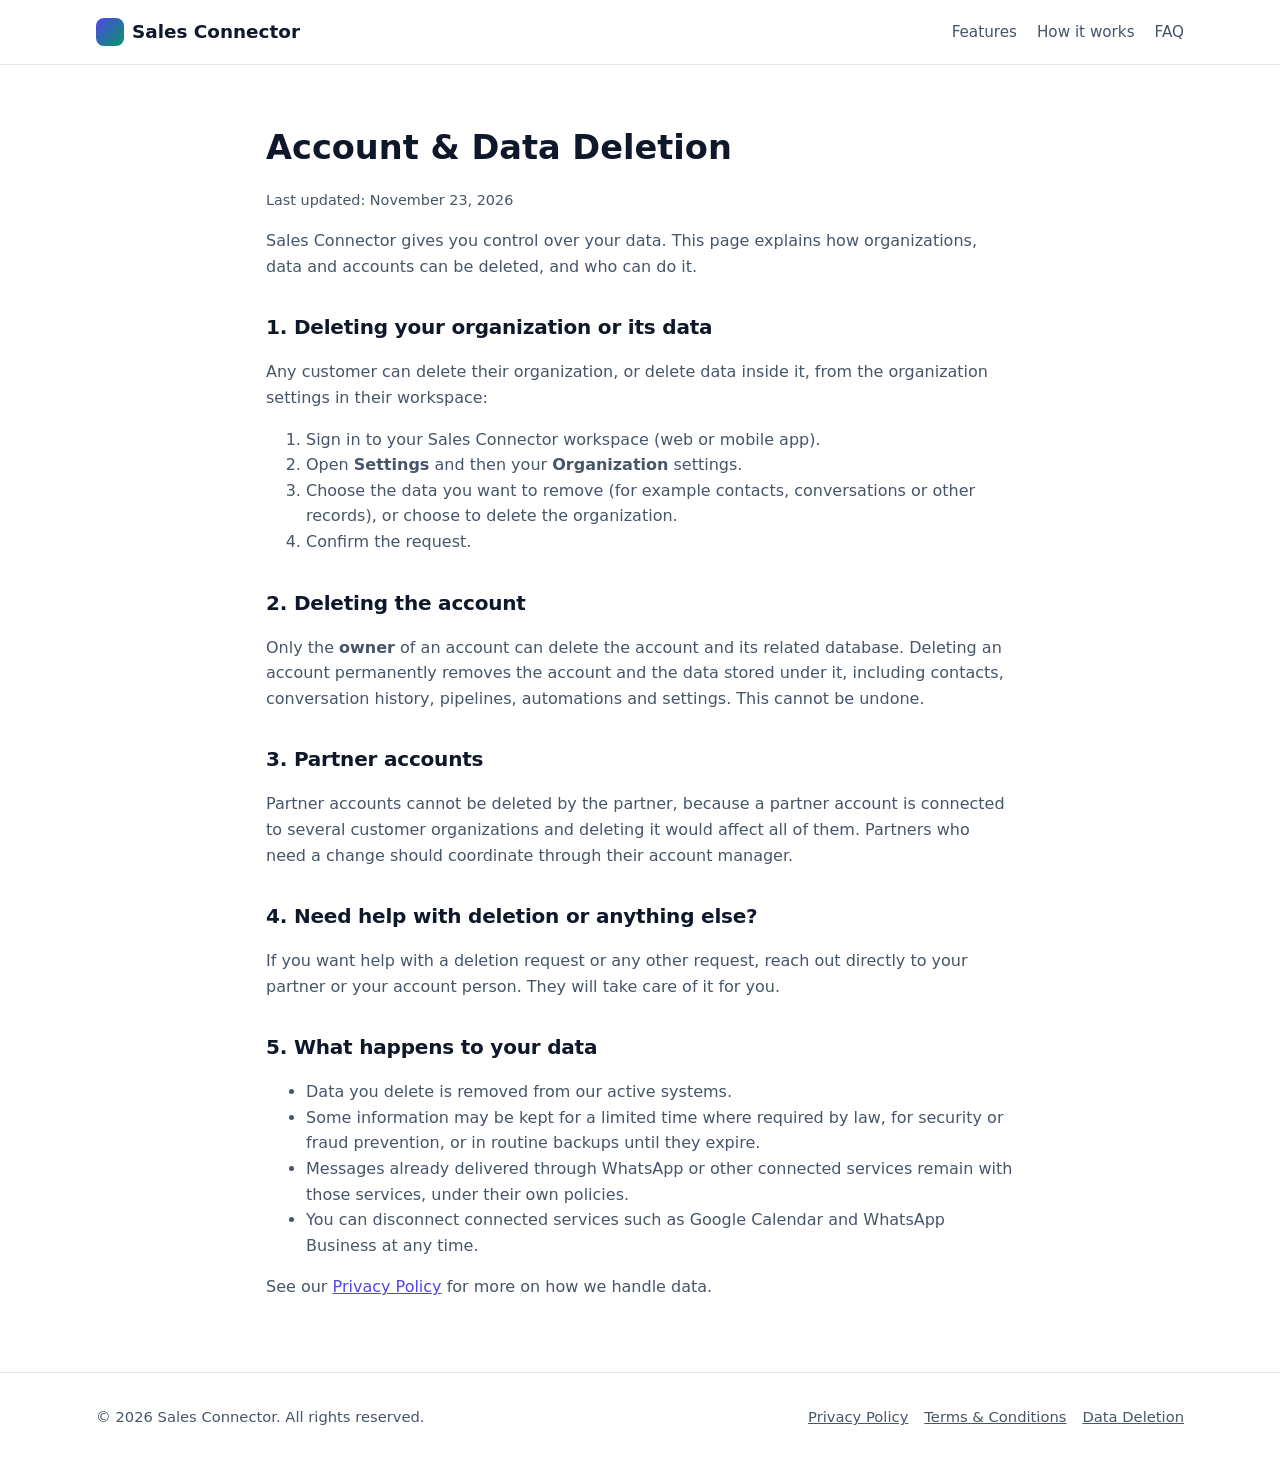
==== data-deletion.html @ 34345e2a "Add account and data deletion page Co-Authored-By: Claude Sonnet 5.5 <noreply@anthropic.com> Claude-" ====
<!doctype html>
<html lang="en"><head><meta charset="utf-8"><meta name="viewport" content="width=device-width,initial-scale=1">
<title>Account & Data Deletion – Sales Connector</title><meta name="description" content="How to delete your account and data on Sales Connector">
<link rel="icon" href="data:image/svg+xml,%3Csvg xmlns='http://www.w3.org/2000/svg' viewBox='0 0 32 32'%3E%3Crect width='32' height='32' rx='8' fill='%234f46e5'/%3E%3C/svg%3E">
<link rel="stylesheet" href="assets/styles.css"></head><body>
<header><div class="wrap nav"><a class="logo" href="index.html"><i></i>Sales Connector</a>
<nav><a class="hide" href="index.html#features">Features</a><a class="hide" href="index.html#how">How it works</a><a class="hide" href="index.html#faq">FAQ</a></nav></div></header>
<main class="legal"><h1>Account &amp; Data Deletion</h1><p class="upd">Last updated: November 23, 2026</p>
<p>Sales Connector gives you control over your data. This page explains how organizations, data and accounts can be deleted, and who can do it.</p>
<h2>1. Deleting your organization or its data</h2>
<p>Any customer can delete their organization, or delete data inside it, from the organization settings in their workspace:</p>
<ol><li>Sign in to your Sales Connector workspace (web or mobile app).</li><li>Open <b>Settings</b> and then your <b>Organization</b> settings.</li><li>Choose the data you want to remove (for example contacts, conversations or other records), or choose to delete the organization.</li><li>Confirm the request.</li></ol>
<h2>2. Deleting the account</h2>
<p>Only the <b>owner</b> of an account can delete the account and its related database. Deleting an account permanently removes the account and the data stored under it, including contacts, conversation history, pipelines, automations and settings. This cannot be undone.</p>
<h2>3. Partner accounts</h2>
<p>Partner accounts cannot be deleted by the partner, because a partner account is connected to several customer organizations and deleting it would affect all of them. Partners who need a change should coordinate through their account manager.</p>
<h2>4. Need help with deletion or anything else?</h2>
<p>If you want help with a deletion request or any other request, reach out directly to your partner or your account person. They will take care of it for you.</p>
<h2>5. What happens to your data</h2>
<ul><li>Data you delete is removed from our active systems.</li><li>Some information may be kept for a limited time where required by law, for security or fraud prevention, or in routine backups until they expire.</li><li>Messages already delivered through WhatsApp or other connected services remain with those services, under their own policies.</li><li>You can disconnect connected services such as Google Calendar and WhatsApp Business at any time.</li></ul>
<p>See our <a href="privacy.html">Privacy Policy</a> for more on how we handle data.</p></main><footer><div class="wrap"><span>© <span id="y"></span> Sales Connector. All rights reserved.</span>
<span><a href="privacy.html">Privacy Policy</a><a href="terms.html">Terms &amp; Conditions</a><a href="data-deletion.html">Data Deletion</a></span></div></footer>
<script>document.getElementById("y").textContent=new Date().getFullYear()</script></body></html>
---- assets/styles.css ----
:root{--bg:#fff;--bg2:#f6f7fb;--ink:#0f172a;--mute:#475569;--line:#e2e8f0;--brand:#4f46e5;--brand2:#059669;--card:#fff;--hero:linear-gradient(135deg,#eef2ff,#ecfdf5)}
@media(prefers-color-scheme:dark){:root{--bg:#0b1020;--bg2:#111833;--ink:#f1f5f9;--mute:#a5b0c5;--line:#232d4d;--brand:#818cf8;--brand2:#34d399;--card:#141c3a;--hero:linear-gradient(135deg,#131a3d,#0b2a26)}}
*{box-sizing:border-box}html{scroll-behavior:smooth}
body{margin:0;font:16px/1.6 system-ui,-apple-system,"Segoe UI",Roboto,sans-serif;background:var(--bg);color:var(--ink)}
a{color:var(--brand)}img,svg{max-width:100%}
.wrap{max-width:1120px;margin:0 auto;padding:0 16px}
header{position:sticky;top:0;z-index:10;background:color-mix(in srgb,var(--bg) 90%,transparent);backdrop-filter:blur(8px);border-bottom:1px solid var(--line)}
.nav{display:flex;align-items:center;justify-content:space-between;height:64px;gap:16px}
.logo{font-weight:800;font-size:1.15rem;color:var(--ink);text-decoration:none;display:flex;align-items:center;gap:8px}
.logo i{width:28px;height:28px;border-radius:8px;background:linear-gradient(135deg,var(--brand),var(--brand2));display:inline-block}
nav a{color:var(--mute);text-decoration:none;margin-left:20px;font-size:.95rem}nav a:hover{color:var(--ink)}
.btn{display:inline-block;padding:12px 22px;border-radius:10px;background:var(--brand);color:#fff!important;font-weight:600;text-decoration:none;border:0;cursor:pointer}
.btn.alt{background:transparent;color:var(--ink)!important;border:1px solid var(--line)}
.btn:focus-visible,a:focus-visible{outline:3px solid var(--brand2);outline-offset:2px}
.hero{background:var(--hero);padding:84px 0 72px;text-align:center}
.hero h1{font-size:clamp(2rem,5vw,3.4rem);line-height:1.1;margin:0 0 16px;letter-spacing:-.02em}
.hero p{max-width:640px;margin:0 auto 28px;color:var(--mute);font-size:1.15rem}
.hero .cta{display:flex;gap:12px;justify-content:center;flex-wrap:wrap}
section{padding:72px 0}section.alt{background:var(--bg2)}
h2{font-size:clamp(1.6rem,3.5vw,2.2rem);margin:0 0 8px;letter-spacing:-.01em;text-align:center}
.sub{text-align:center;color:var(--mute);max-width:640px;margin:0 auto 40px}
.grid{display:grid;gap:20px;grid-template-columns:repeat(auto-fit,minmax(250px,1fr))}
.card{background:var(--card);border:1px solid var(--line);border-radius:14px;padding:24px}
.card h3{margin:12px 0 6px;font-size:1.1rem}.card p{margin:0;color:var(--mute);font-size:.97rem}
.ico{width:44px;height:44px;border-radius:12px;display:grid;place-items:center;font-size:1.3rem;background:color-mix(in srgb,var(--brand) 14%,transparent)}
.flow{display:flex;flex-wrap:wrap;gap:10px;justify-content:center;align-items:center;list-style:none;padding:0;margin:0}
.flow li{padding:10px 18px;border-radius:999px;background:var(--card);border:1px solid var(--line);font-weight:600}
.flow li+li::before{content:"→";margin-right:12px;color:var(--brand2)}
.chips{display:flex;flex-wrap:wrap;gap:10px;justify-content:center;list-style:none;padding:0;margin:0}
.chips li{padding:8px 16px;border:1px solid var(--line);border-radius:10px;background:var(--card)}
details{background:var(--card);border:1px solid var(--line);border-radius:12px;padding:16px 20px;margin:0 auto 12px;max-width:760px}
summary{cursor:pointer;font-weight:600}details p{color:var(--mute);margin:10px 0 0}
.final{text-align:center;background:var(--hero)}
form{max-width:520px;margin:0 auto;display:grid;gap:12px}
input,textarea{width:100%;padding:12px;border-radius:10px;border:1px solid var(--line);background:var(--card);color:var(--ink);font:inherit}
label{font-size:.9rem;color:var(--mute)}
footer{border-top:1px solid var(--line);padding:32px 0;color:var(--mute);font-size:.92rem}
footer .wrap{display:flex;flex-wrap:wrap;justify-content:space-between;gap:12px}
footer a{color:var(--mute);margin-left:16px}
.legal{max-width:780px;margin:0 auto;padding:56px 16px}
.legal h1{font-size:2.1rem;margin:0 0 4px}.legal h2{text-align:left;font-size:1.25rem;margin:32px 0 8px}
.legal p,.legal li{color:var(--mute)}.legal .upd{color:var(--mute);font-size:.9rem}
@media(max-width:700px){nav a.hide{display:none}section{padding:52px 0}}
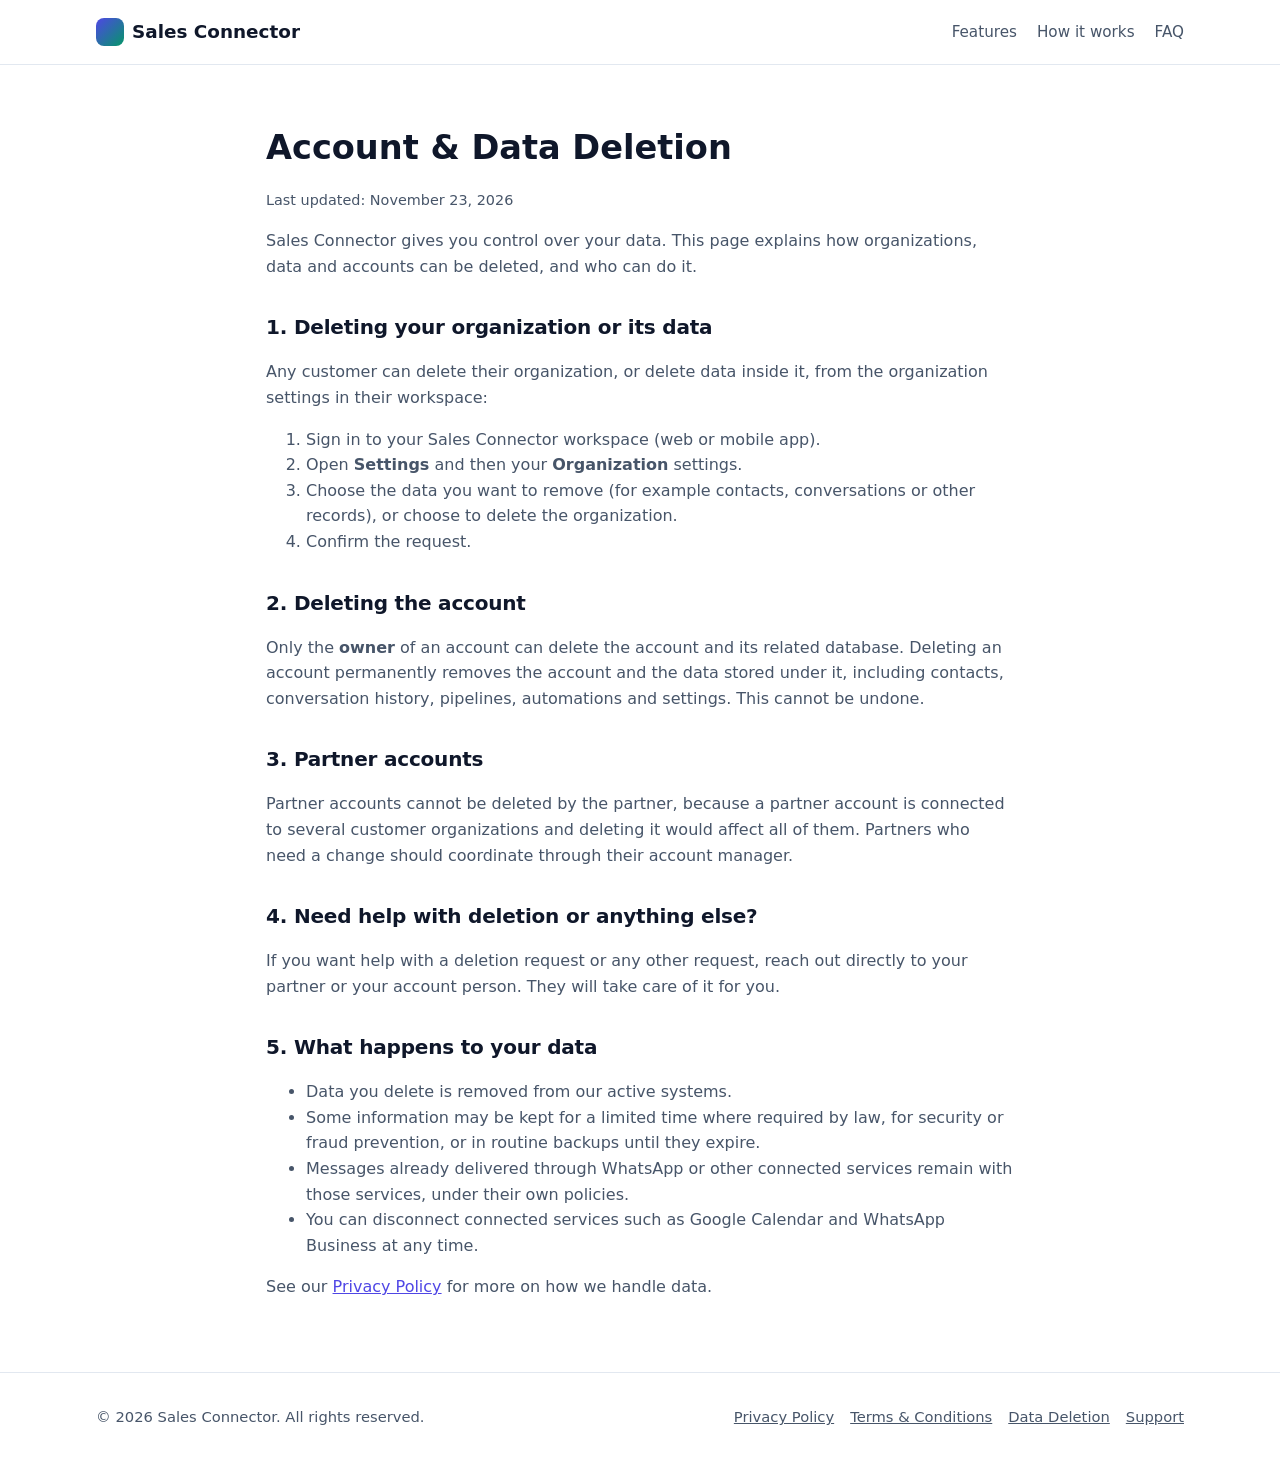
==== commit 94403736: "Add partner-provided support page Co-Authored-By: Claude Sonnet 5.5 <noreply@anthropic.com> Claude-S" ====
--- a/data-deletion.html
+++ b/data-deletion.html
@@ -19,5 +19,5 @@
 <h2>5. What happens to your data</h2>
 <ul><li>Data you delete is removed from our active systems.</li><li>Some information may be kept for a limited time where required by law, for security or fraud prevention, or in routine backups until they expire.</li><li>Messages already delivered through WhatsApp or other connected services remain with those services, under their own policies.</li><li>You can disconnect connected services such as Google Calendar and WhatsApp Business at any time.</li></ul>
 <p>See our <a href="privacy.html">Privacy Policy</a> for more on how we handle data.</p></main><footer><div class="wrap"><span>© <span id="y"></span> Sales Connector. All rights reserved.</span>
-<span><a href="privacy.html">Privacy Policy</a><a href="terms.html">Terms &amp; Conditions</a><a href="data-deletion.html">Data Deletion</a></span></div></footer>
+<span><a href="privacy.html">Privacy Policy</a><a href="terms.html">Terms &amp; Conditions</a><a href="data-deletion.html">Data Deletion</a><a href="support.html">Support</a></span></div></footer>
 <script>document.getElementById("y").textContent=new Date().getFullYear()</script></body></html>
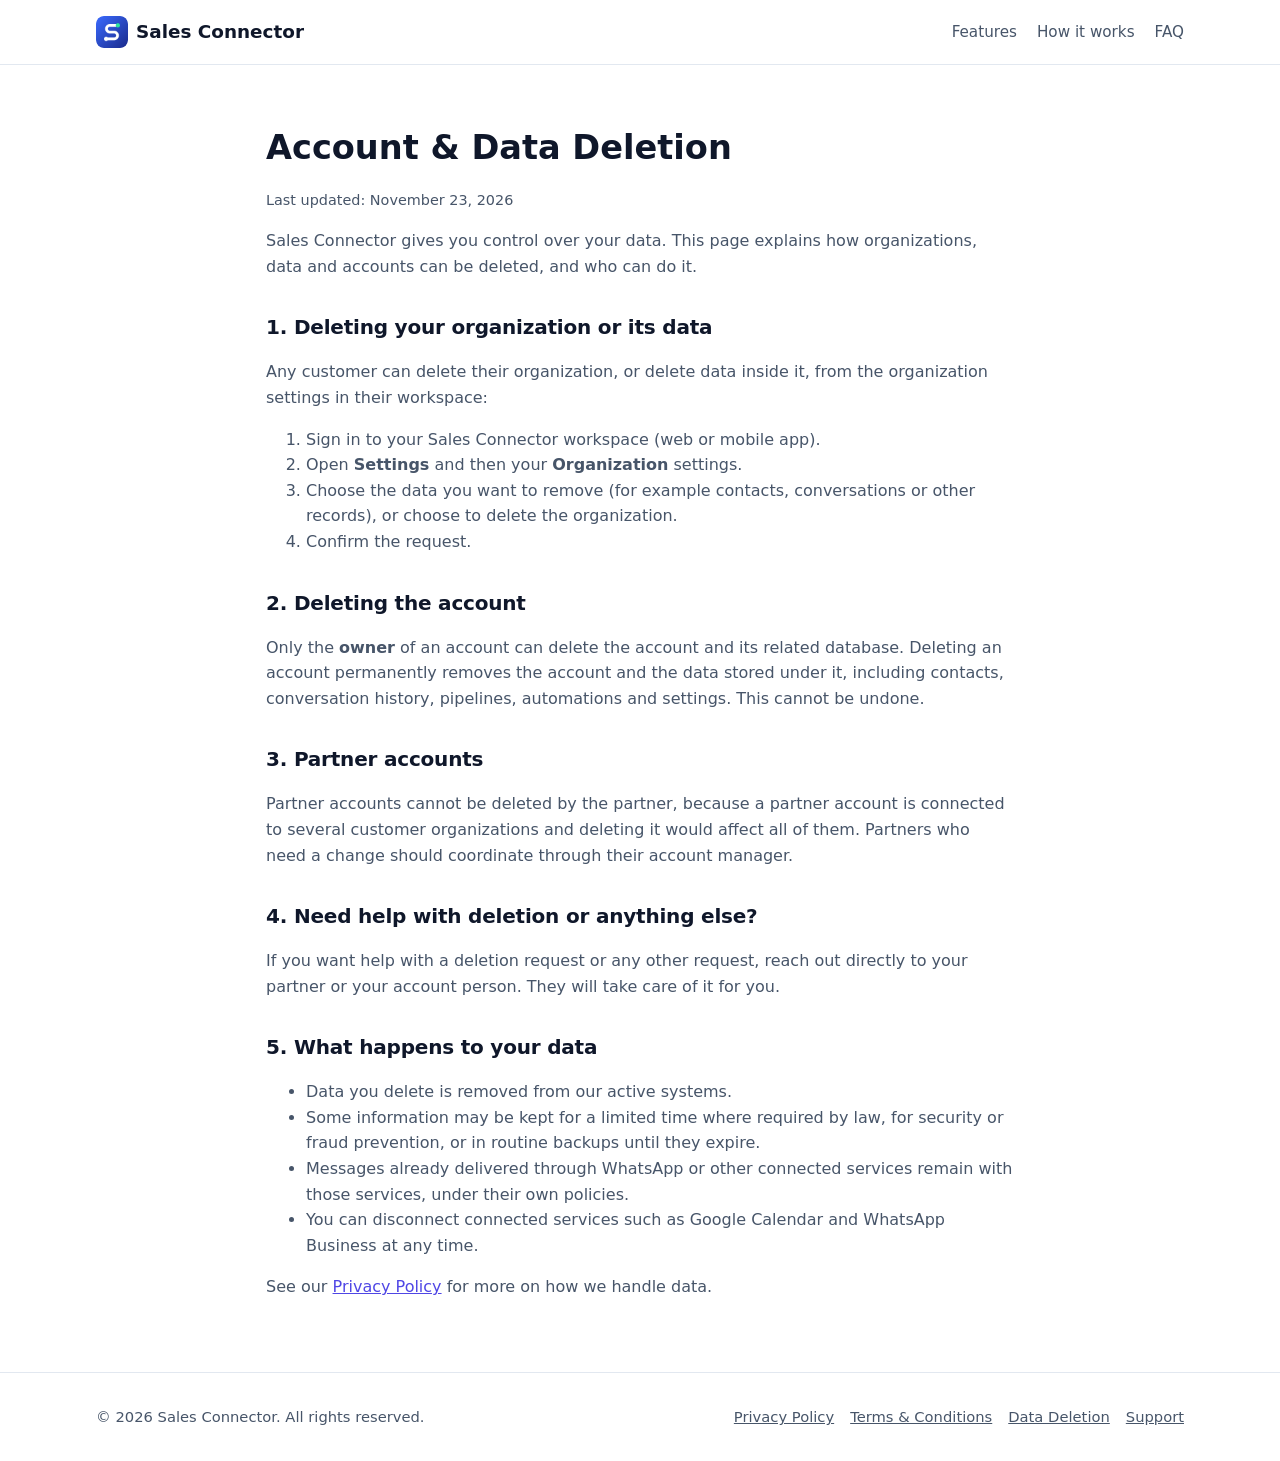
==== commit 7ec05bbd: "Add Sales Connector logo and favicons Co-Authored-By: Claude Sonnet 5.5 <noreply@anthropic.com> Clau" ====
--- a/data-deletion.html
+++ b/data-deletion.html
@@ -1,9 +1,9 @@
 <!doctype html>
 <html lang="en"><head><meta charset="utf-8"><meta name="viewport" content="width=device-width,initial-scale=1">
 <title>Account & Data Deletion – Sales Connector</title><meta name="description" content="How to delete your account and data on Sales Connector">
-<link rel="icon" href="data:image/svg+xml,%3Csvg xmlns='http://www.w3.org/2000/svg' viewBox='0 0 32 32'%3E%3Crect width='32' height='32' rx='8' fill='%234f46e5'/%3E%3C/svg%3E">
+<link rel="icon" href="favicon.ico" sizes="any"><link rel="icon" type="image/png" sizes="32x32" href="assets/favicon-32.png"><link rel="icon" type="image/png" sizes="16x16" href="assets/favicon-16.png"><link rel="apple-touch-icon" href="assets/apple-touch-icon.png">
 <link rel="stylesheet" href="assets/styles.css"></head><body>
-<header><div class="wrap nav"><a class="logo" href="index.html"><i></i>Sales Connector</a>
+<header><div class="wrap nav"><a class="logo" href="index.html"><img src="assets/icon-192.png" alt="" width="32" height="32">Sales Connector</a>
 <nav><a class="hide" href="index.html#features">Features</a><a class="hide" href="index.html#how">How it works</a><a class="hide" href="index.html#faq">FAQ</a></nav></div></header>
 <main class="legal"><h1>Account &amp; Data Deletion</h1><p class="upd">Last updated: November 23, 2026</p>
 <p>Sales Connector gives you control over your data. This page explains how organizations, data and accounts can be deleted, and who can do it.</p>
--- a/assets/styles.css
+++ b/assets/styles.css
@@ -7,7 +7,7 @@
 header{position:sticky;top:0;z-index:10;background:color-mix(in srgb,var(--bg) 90%,transparent);backdrop-filter:blur(8px);border-bottom:1px solid var(--line)}
 .nav{display:flex;align-items:center;justify-content:space-between;height:64px;gap:16px}
 .logo{font-weight:800;font-size:1.15rem;color:var(--ink);text-decoration:none;display:flex;align-items:center;gap:8px}
-.logo i{width:28px;height:28px;border-radius:8px;background:linear-gradient(135deg,var(--brand),var(--brand2));display:inline-block}
+.logo img{width:32px;height:32px;border-radius:8px}
 nav a{color:var(--mute);text-decoration:none;margin-left:20px;font-size:.95rem}nav a:hover{color:var(--ink)}
 .btn{display:inline-block;padding:12px 22px;border-radius:10px;background:var(--brand);color:#fff!important;font-weight:600;text-decoration:none;border:0;cursor:pointer}
 .btn.alt{background:transparent;color:var(--ink)!important;border:1px solid var(--line)}
